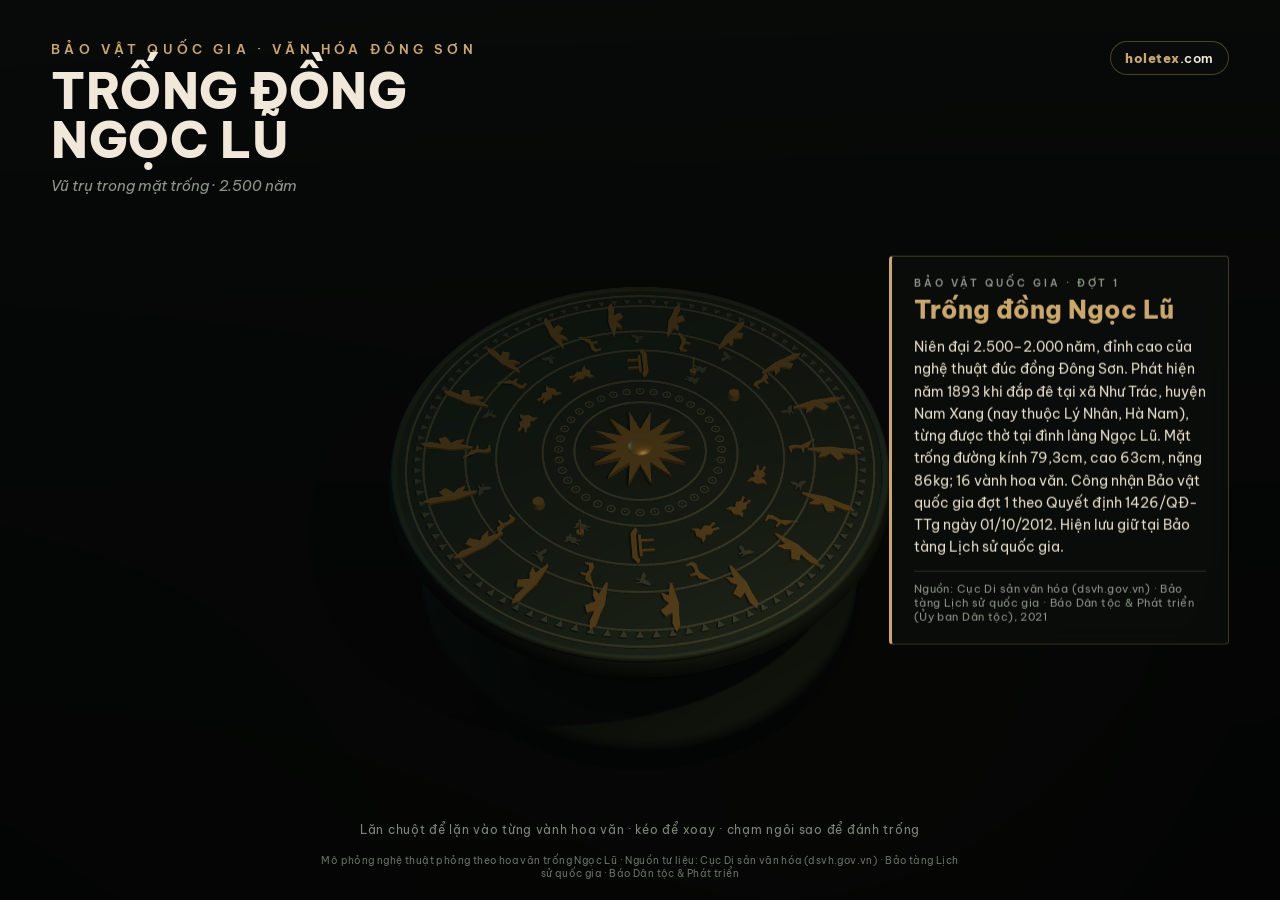
==== trongdong/index.html @ a8730a14 "Trống đồng Ngọc Lũ 3D — vũ trụ trong mặt trống (/trongdong/) - Trống dựng LatheGeometry đúng dáng Đô" ====
<!doctype html>
<html lang="vi">
<head>
  <meta charset="utf-8" />
  <meta name="viewport" content="width=device-width, initial-scale=1" />
  <title>Trống đồng Ngọc Lũ — Vũ trụ trong mặt trống</title>
  <link rel="icon" href="data:image/svg+xml,%3Csvg xmlns='http://www.w3.org/2000/svg' viewBox='0 0 64 64'%3E%3Crect width='64' height='64' rx='12' fill='%230B0E0C'/%3E%3Ccircle cx='32' cy='32' r='22' fill='none' stroke='%23C9A86A' stroke-width='3'/%3E%3Ccircle cx='32' cy='32' r='12' fill='none' stroke='%23C9A86A' stroke-width='2'/%3E%3Ccircle cx='32' cy='32' r='4' fill='%23C9A86A'/%3E%3C/svg%3E" />
  <link rel="preconnect" href="https://fonts.googleapis.com" />
  <link rel="preconnect" href="https://fonts.gstatic.com" crossorigin />
  <link href="https://fonts.googleapis.com/css2?family=Be+Vietnam+Pro:ital,wght@0,400;0,600;0,800;1,400&display=swap" rel="stylesheet" />
  <link rel="stylesheet" href="style.css" />
  <script type="importmap">
    { "imports": { "three": "../vendor/three.module.js" } }
  </script>
</head>
<body>
  <div id="app"></div>

  <header class="masthead">
    <p class="eyebrow">Bảo vật quốc gia · Văn hóa Đông Sơn</p>
    <h1>TRỐNG ĐỒNG<br />NGỌC LŨ</h1>
    <p class="sub">Vũ trụ trong mặt trống · 2.500 năm</p>
  </header>

  <aside class="card" id="card">
    <p class="card-ring" id="card-ring"></p>
    <h2 class="card-title" id="card-title"></h2>
    <p class="card-body" id="card-body"></p>
    <p class="card-src" id="card-src"></p>
  </aside>

  <p class="hint" id="hint">Lăn chuột để lặn vào từng vành hoa văn · kéo để xoay · chạm ngôi sao để đánh trống</p>

  <p class="note">Mô phỏng nghệ thuật phỏng theo hoa văn trống Ngọc Lũ · Nguồn tư liệu: Cục Di sản văn hóa (dsvh.gov.vn) · Bảo tàng Lịch sử quốc gia · Báo Dân tộc &amp; Phát triển</p>

  <a class="brand" href="https://holetex.com" target="_blank" rel="noopener">holetex<span>.com</span></a>

  <script type="module" src="main.js"></script>
</body>
</html>
---- trongdong/style.css ----
/* ── Đêm bảo tàng ─────────────────────────────────────────────
   nền      #0B0E0C   đen ánh rêu
   đồng cổ  #5C6F63   patin xanh ngả xám
   đồng sáng #C9A86A  ánh đồng bắt sáng
   ngà      #F0E8D8   chữ chính
   khói     #8C9689   chữ phụ
──────────────────────────────────────────────────────────────── */

* { margin: 0; padding: 0; box-sizing: border-box; }

html, body { height: 100%; overflow: hidden; }

body {
  font-family: 'Be Vietnam Pro', system-ui, sans-serif;
  background: #0b0e0c;
  color: #f0e8d8;
}

#app { position: fixed; inset: 0; }
#app canvas { display: block; cursor: grab; }
#app canvas:active { cursor: grabbing; }

/* ── Tiêu đề ── */
.masthead {
  position: fixed;
  top: clamp(20px, 4.5vh, 48px);
  left: clamp(20px, 4vw, 56px);
  pointer-events: none;
  user-select: none;
  z-index: 3;
}

.eyebrow {
  font-size: clamp(10px, 1.05vw, 13px);
  font-weight: 600;
  letter-spacing: 0.32em;
  text-transform: uppercase;
  color: #c9a86a;
  margin-bottom: 10px;
}

.masthead h1 {
  font-size: clamp(28px, 3.8vw, 52px);
  font-weight: 800;
  line-height: 1.02;
  letter-spacing: 0.01em;
}

.masthead .sub {
  margin-top: 10px;
  font-size: clamp(12px, 1.25vw, 15px);
  font-style: italic;
  color: #8c9689;
}

/* ── Thẻ thông tin vành ── */
.card {
  position: fixed;
  right: clamp(20px, 4vw, 56px);
  top: 50%;
  transform: translateY(-50%) translateX(12px);
  width: min(340px, calc(100vw - 40px));
  padding: 20px 22px;
  border-radius: 4px;
  background: rgba(11, 14, 12, 0.82);
  border: 1px solid rgba(201, 168, 106, 0.3);
  border-left: 3px solid #c9a86a;
  backdrop-filter: blur(12px);
  -webkit-backdrop-filter: blur(12px);
  z-index: 3;
  pointer-events: none;
  user-select: none;
  opacity: 0;
  transition: opacity 0.45s ease, transform 0.45s ease;
}

.card.show { opacity: 1; transform: translateY(-50%) translateX(0); }

.card-ring {
  font-size: 10px;
  font-weight: 600;
  letter-spacing: 0.3em;
  text-transform: uppercase;
  color: #8c9689;
}

.card-title {
  font-size: clamp(19px, 2vw, 25px);
  font-weight: 800;
  color: #c9a86a;
  margin: 4px 0 10px;
}

.card-body {
  font-size: 13.5px;
  line-height: 1.65;
  color: #e6ddc8;
}

.card-src {
  margin-top: 12px;
  padding-top: 10px;
  border-top: 1px solid rgba(140, 150, 137, 0.25);
  font-size: 10.5px;
  letter-spacing: 0.04em;
  color: #8c9689;
}

.card-src:empty { display: none; }

/* ── Gợi ý & ghi chú ── */
.hint {
  position: fixed;
  left: 50%;
  bottom: clamp(40px, 7vh, 64px);
  transform: translateX(-50%);
  font-size: 12px;
  letter-spacing: 0.06em;
  color: #8c9689;
  white-space: nowrap;
  pointer-events: none;
  z-index: 3;
  opacity: 0;
  animation: hint-in 1.2s ease 2s forwards;
}

@keyframes hint-in { to { opacity: 0.9; } }

.note {
  position: fixed;
  left: 50%;
  bottom: clamp(12px, 2.2vh, 22px);
  transform: translateX(-50%);
  max-width: 92vw;
  text-align: center;
  font-size: 10px;
  letter-spacing: 0.04em;
  color: rgba(140, 150, 137, 0.75);
  pointer-events: none;
  z-index: 3;
}

/* ── Watermark ── */
.brand {
  position: fixed;
  right: clamp(20px, 4vw, 56px);
  top: clamp(20px, 4.5vh, 48px);
  z-index: 4;
  padding: 8px 14px;
  border-radius: 999px;
  background: rgba(11, 14, 12, 0.7);
  border: 1px solid rgba(201, 168, 106, 0.35);
  backdrop-filter: blur(10px);
  font-size: 13px;
  font-weight: 800;
  letter-spacing: 0.04em;
  color: #c9a86a;
  text-decoration: none;
  transition: transform 0.2s ease, border-color 0.2s ease;
}

.brand span { color: #f0e8d8; font-weight: 600; }
.brand:hover { transform: translateY(-2px); border-color: rgba(201, 168, 106, 0.8); }

@media (max-width: 700px) {
  .hint { display: none; }
  .card {
    top: auto;
    bottom: 46px;
    right: 12px;
    left: 12px;
    width: auto;
    transform: translateY(8px);
  }
  .card.show { transform: translateY(0); }
  .note { font-size: 8.5px; }
}
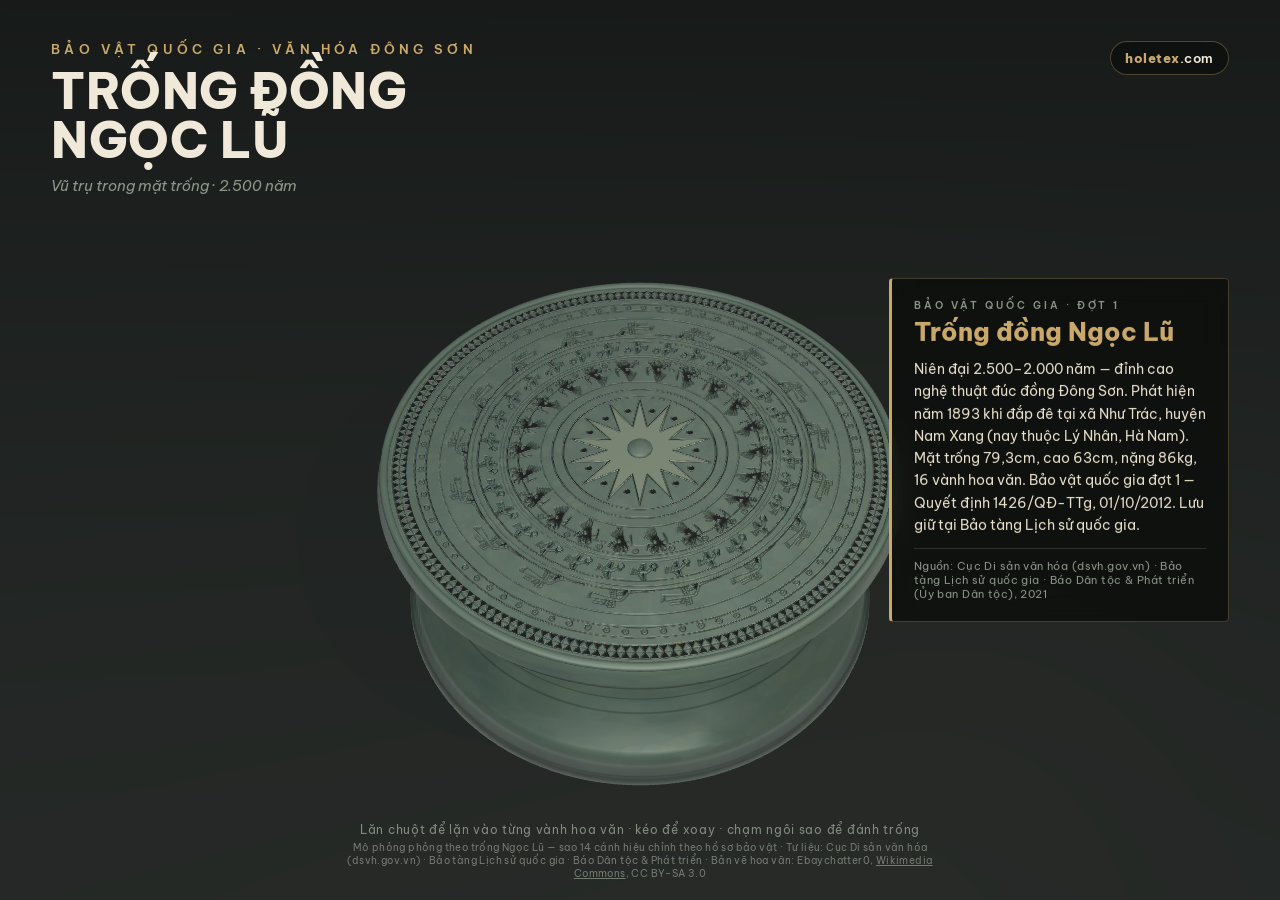
==== commit 73d535d8: "Trống đồng v2 tả thực: hoa văn khắc chìm từ bản vẽ khảo cổ + PBR đồng patin - Mặt trống: texture 4K " ====
--- a/trongdong/index.html
+++ b/trongdong/index.html
@@ -31,7 +31,7 @@
 
   <p class="hint" id="hint">Lăn chuột để lặn vào từng vành hoa văn · kéo để xoay · chạm ngôi sao để đánh trống</p>
 
-  <p class="note">Mô phỏng nghệ thuật phỏng theo hoa văn trống Ngọc Lũ · Nguồn tư liệu: Cục Di sản văn hóa (dsvh.gov.vn) · Bảo tàng Lịch sử quốc gia · Báo Dân tộc &amp; Phát triển</p>
+  <p class="note">Mô phỏng phỏng theo trống Ngọc Lũ — sao 14 cánh hiệu chỉnh theo hồ sơ bảo vật · Tư liệu: Cục Di sản văn hóa (dsvh.gov.vn) · Bảo tàng Lịch sử quốc gia · Báo Dân tộc &amp; Phát triển · Bản vẽ hoa văn: Ebaychatter0, <a href="https://commons.wikimedia.org/wiki/File:Trong_Dong_Ngoc_Lu.svg" target="_blank" rel="noopener" style="color:inherit">Wikimedia Commons</a>, CC BY-SA 3.0</p>
 
   <a class="brand" href="https://holetex.com" target="_blank" rel="noopener">holetex<span>.com</span></a>
 
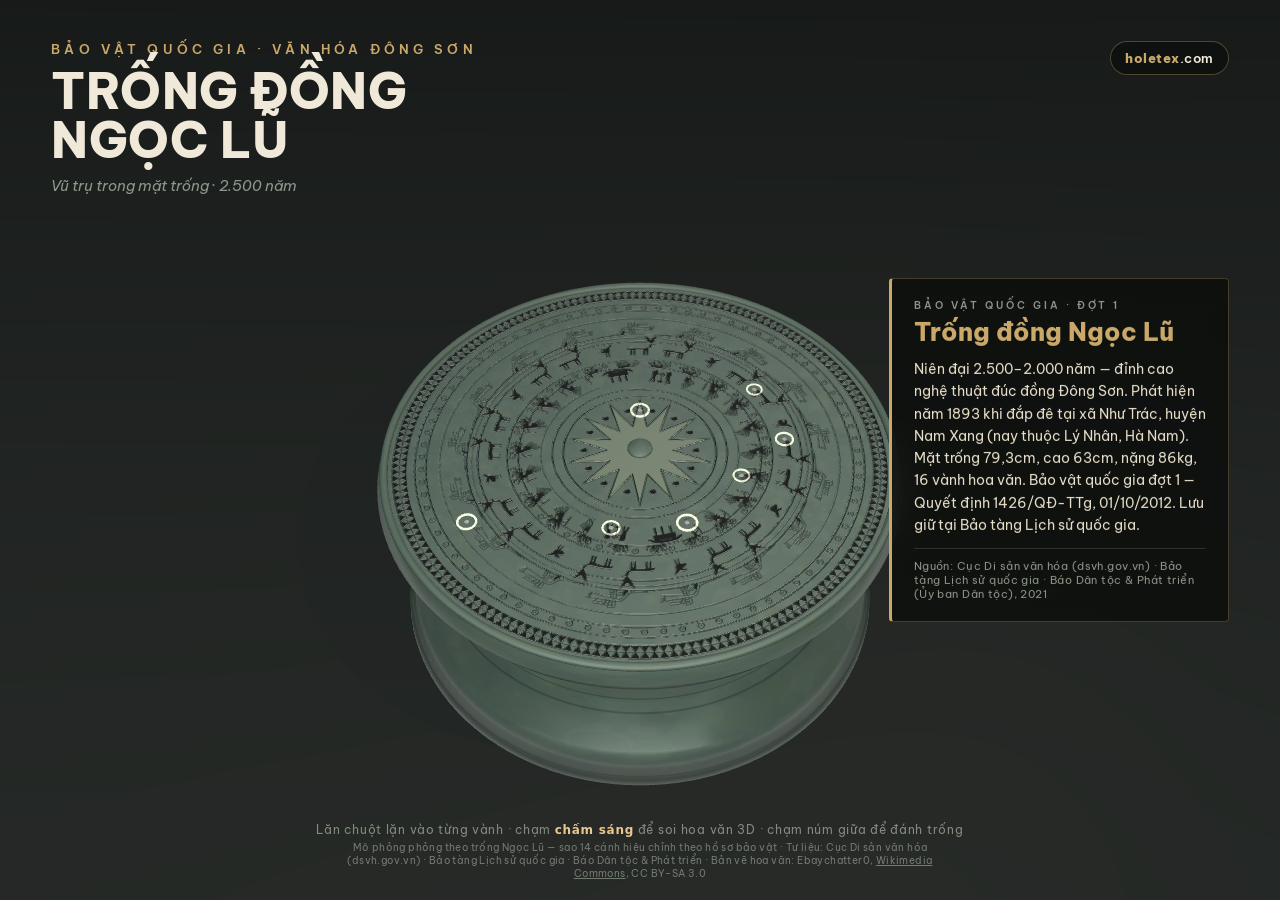
==== commit d3092be9: "Trống đồng: đủ bộ hoa văn + soi hoa văn 3D kiểu game - Dệt lại vành muông thú: 16 hươu (gạc vắt sau)" ====
--- a/trongdong/index.html
+++ b/trongdong/index.html
@@ -29,7 +29,7 @@
     <p class="card-src" id="card-src"></p>
   </aside>
 
-  <p class="hint" id="hint">Lăn chuột để lặn vào từng vành hoa văn · kéo để xoay · chạm ngôi sao để đánh trống</p>
+  <p class="hint" id="hint">Lăn chuột lặn vào từng vành · chạm <b style="color:#ffd9a0">chấm sáng</b> để soi hoa văn 3D · chạm núm giữa để đánh trống</p>
 
   <p class="note">Mô phỏng phỏng theo trống Ngọc Lũ — sao 14 cánh hiệu chỉnh theo hồ sơ bảo vật · Tư liệu: Cục Di sản văn hóa (dsvh.gov.vn) · Bảo tàng Lịch sử quốc gia · Báo Dân tộc &amp; Phát triển · Bản vẽ hoa văn: Ebaychatter0, <a href="https://commons.wikimedia.org/wiki/File:Trong_Dong_Ngoc_Lu.svg" target="_blank" rel="noopener" style="color:inherit">Wikimedia Commons</a>, CC BY-SA 3.0</p>
 
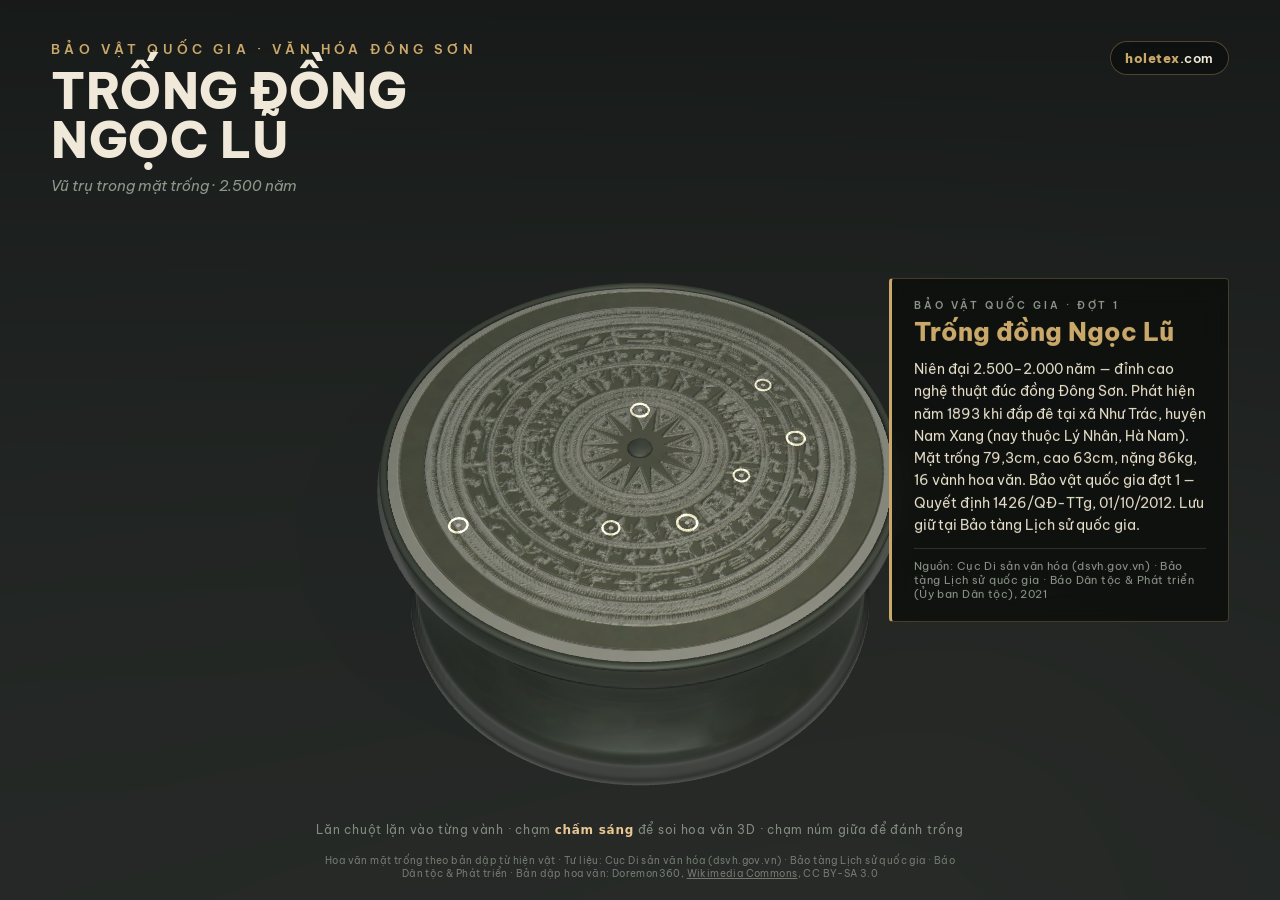
==== commit 3ab5bc1c: "Trống đồng v3: mặt trống dùng BẢN DẬP từ hiện vật thật + tông đồng thẫm - Lớp hoa văn = bản dập (rập" ====
--- a/trongdong/index.html
+++ b/trongdong/index.html
@@ -31,7 +31,7 @@
 
   <p class="hint" id="hint">Lăn chuột lặn vào từng vành · chạm <b style="color:#ffd9a0">chấm sáng</b> để soi hoa văn 3D · chạm núm giữa để đánh trống</p>
 
-  <p class="note">Mô phỏng phỏng theo trống Ngọc Lũ — sao 14 cánh hiệu chỉnh theo hồ sơ bảo vật · Tư liệu: Cục Di sản văn hóa (dsvh.gov.vn) · Bảo tàng Lịch sử quốc gia · Báo Dân tộc &amp; Phát triển · Bản vẽ hoa văn: Ebaychatter0, <a href="https://commons.wikimedia.org/wiki/File:Trong_Dong_Ngoc_Lu.svg" target="_blank" rel="noopener" style="color:inherit">Wikimedia Commons</a>, CC BY-SA 3.0</p>
+  <p class="note">Hoa văn mặt trống theo bản dập từ hiện vật · Tư liệu: Cục Di sản văn hóa (dsvh.gov.vn) · Bảo tàng Lịch sử quốc gia · Báo Dân tộc &amp; Phát triển · Bản dập hoa văn: Doremon360, <a href="https://commons.wikimedia.org/wiki/File:Ngoc_Lu_bronze_drum_surface.gif" target="_blank" rel="noopener" style="color:inherit">Wikimedia Commons</a>, CC BY-SA 3.0</p>
 
   <a class="brand" href="https://holetex.com" target="_blank" rel="noopener">holetex<span>.com</span></a>
 
